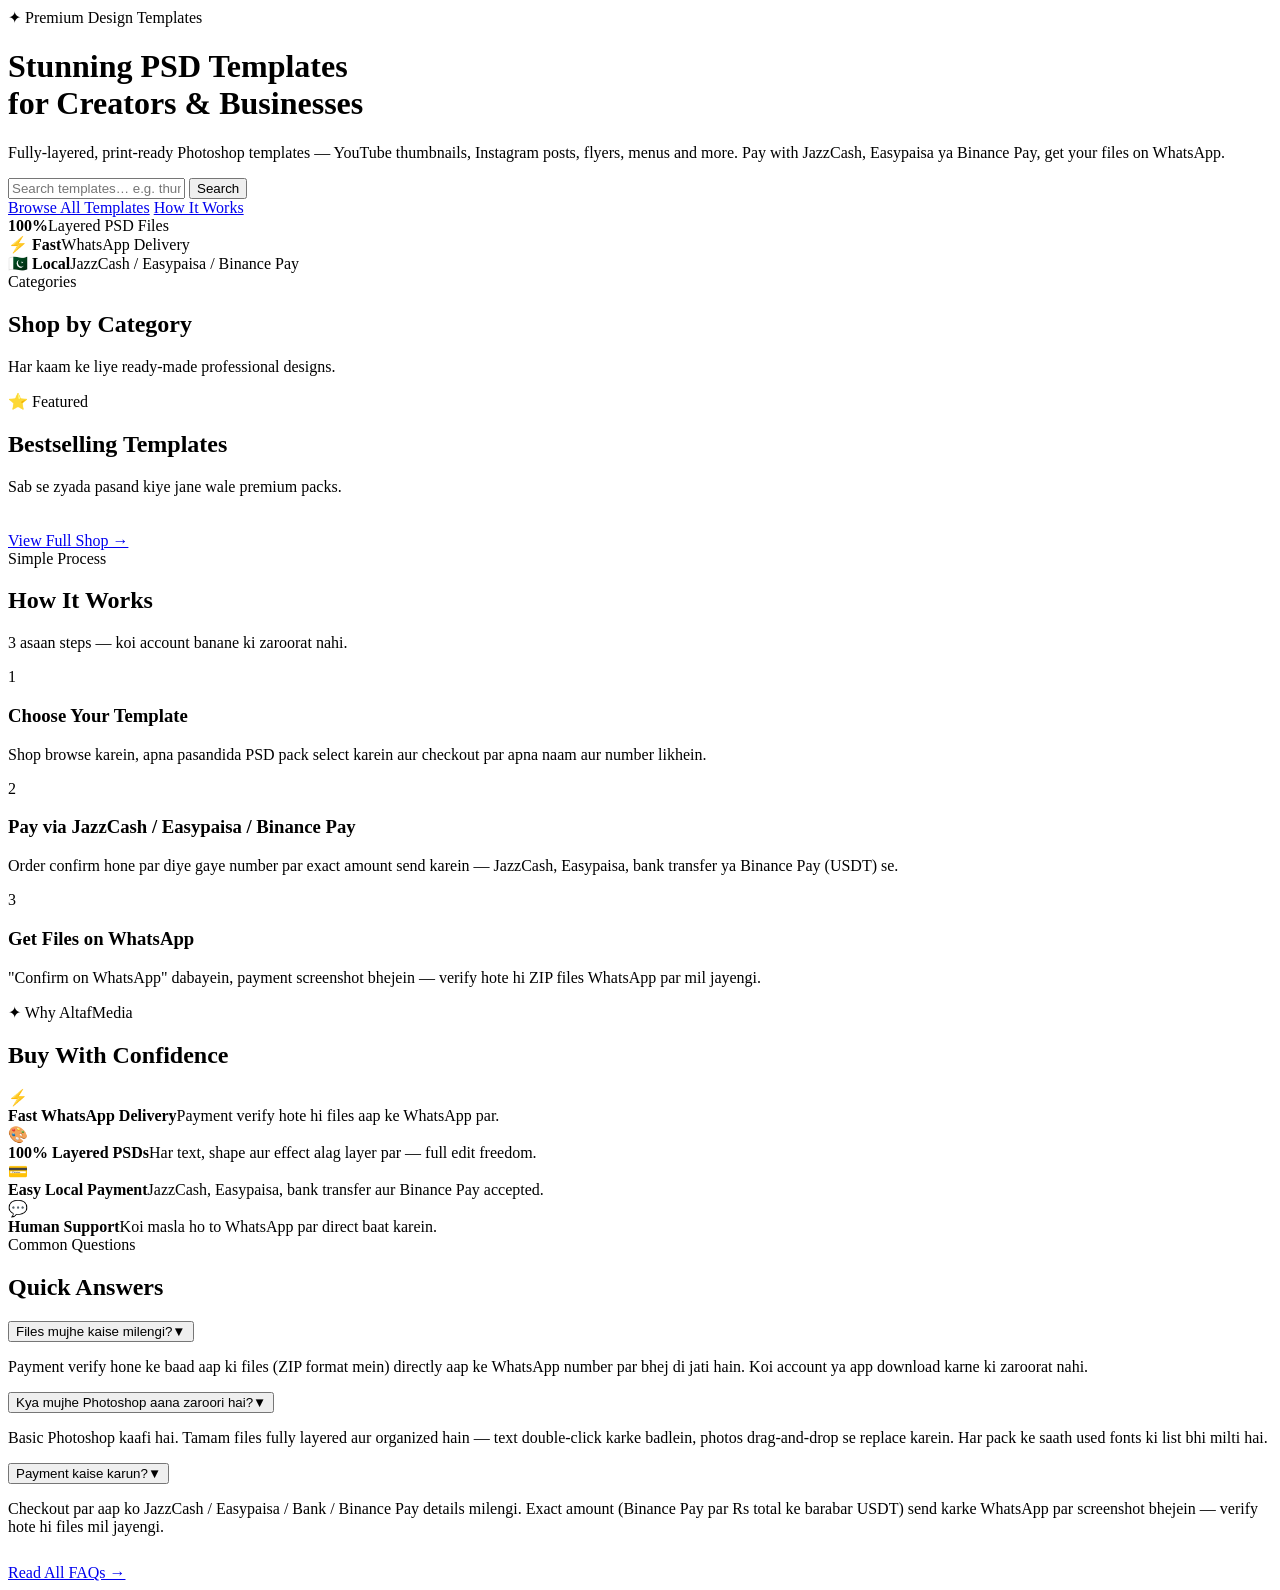
==== index.html @ 40137c95 "Add files via upload" ====
<!DOCTYPE html>
<html lang="en">
<head>
<meta charset="UTF-8">
<meta name="viewport" content="width=device-width, initial-scale=1.0">
<title>AltafMedia Store — Premium PSD Templates</title>
<meta name="description" content="Premium, fully-layered PSD templates — YouTube thumbnails, social media posts, flyers, branding & event designs. Instant delivery on WhatsApp.">
<link rel="preconnect" href="https://fonts.googleapis.com">
<link rel="preconnect" href="https://fonts.gstatic.com" crossorigin>
<link href="https://fonts.googleapis.com/css2?family=Inter:wght@400;500;600;700;800&display=swap" rel="stylesheet">
<link rel="stylesheet" href="assets/css/style.css">
</head>
<body>
<header class="site-header"></header>

<!-- HERO -->
<div class="hero">
  <div class="container hero-inner">
    <span class="eyebrow gold">✦ Premium Design Templates</span>
    <h1 class="h-display">Stunning <span class="grad-text">PSD Templates</span><br>for Creators & Businesses</h1>
    <p class="lead">Fully-layered, print-ready Photoshop templates — YouTube thumbnails, Instagram posts, flyers, menus and more. Pay with JazzCash, Easypaisa ya Binance Pay, get your files on WhatsApp.</p>
    <form class="searchbar" id="heroSearch">
      <input type="text" id="heroQ" placeholder="Search templates… e.g. thumbnail, flyer, menu" aria-label="Search templates">
      <button class="btn btn-primary" type="submit">Search</button>
    </form>
    <div class="hero-ctas">
      <a href="shop.html" class="btn btn-outline">Browse All Templates</a>
      <a href="#how" class="btn btn-outline">How It Works</a>
    </div>
    <div class="hero-stats">
      <div class="stat"><b>100%</b><span>Layered PSD Files</span></div>
      <div class="stat"><b>⚡ Fast</b><span>WhatsApp Delivery</span></div>
      <div class="stat"><b>🇵🇰 Local</b><span>JazzCash / Easypaisa / Binance Pay</span></div>
    </div>
  </div>
</div>

<!-- CATEGORIES -->
<section>
  <div class="container">
    <div class="center">
      <span class="eyebrow">Categories</span>
      <h2 class="h-section">Shop by Category</h2>
      <p class="lead">Har kaam ke liye ready-made professional designs.</p>
    </div>
    <div class="cat-grid" id="catGrid"></div>
  </div>
</section>

<!-- FEATURED -->
<section class="section-soft">
  <div class="container">
    <div class="center">
      <span class="eyebrow">⭐ Featured</span>
      <h2 class="h-section">Bestselling Templates</h2>
      <p class="lead">Sab se zyada pasand kiye jane wale premium packs.</p>
    </div>
    <div class="prod-grid" id="featuredGrid"></div>
    <div class="center" style="margin-top:36px">
      <a href="shop.html" class="btn btn-primary">View Full Shop →</a>
    </div>
  </div>
</section>

<!-- HOW IT WORKS -->
<section id="how">
  <div class="container">
    <div class="center">
      <span class="eyebrow">Simple Process</span>
      <h2 class="h-section">How It Works</h2>
      <p class="lead">3 asaan steps — koi account banane ki zaroorat nahi.</p>
    </div>
    <div class="steps">
      <div class="step">
        <div class="step-num">1</div>
        <h3>Choose Your Template</h3>
        <p>Shop browse karein, apna pasandida PSD pack select karein aur checkout par apna naam aur number likhein.</p>
      </div>
      <div class="step">
        <div class="step-num">2</div>
        <h3>Pay via JazzCash / Easypaisa / Binance Pay</h3>
        <p>Order confirm hone par diye gaye number par exact amount send karein — JazzCash, Easypaisa, bank transfer ya Binance Pay (USDT) se.</p>
      </div>
      <div class="step">
        <div class="step-num">3</div>
        <h3>Get Files on WhatsApp</h3>
        <p>"Confirm on WhatsApp" dabayein, payment screenshot bhejein — verify hote hi ZIP files WhatsApp par mil jayengi.</p>
      </div>
    </div>
  </div>
</section>

<!-- TRUST -->
<section class="section-soft">
  <div class="container">
    <div class="center">
      <span class="eyebrow gold">✦ Why AltafMedia</span>
      <h2 class="h-section">Buy With Confidence</h2>
    </div>
    <div class="trust">
      <div class="trust-item"><span class="t-icon">⚡</span><div><b>Fast WhatsApp Delivery</b><span>Payment verify hote hi files aap ke WhatsApp par.</span></div></div>
      <div class="trust-item"><span class="t-icon">🎨</span><div><b>100% Layered PSDs</b><span>Har text, shape aur effect alag layer par — full edit freedom.</span></div></div>
      <div class="trust-item"><span class="t-icon">💳</span><div><b>Easy Local Payment</b><span>JazzCash, Easypaisa, bank transfer aur Binance Pay accepted.</span></div></div>
      <div class="trust-item"><span class="t-icon">💬</span><div><b>Human Support</b><span>Koi masla ho to WhatsApp par direct baat karein.</span></div></div>
    </div>
  </div>
</section>

<!-- FAQ TEASER -->
<section>
  <div class="container">
    <div class="center">
      <span class="eyebrow">Common Questions</span>
      <h2 class="h-section">Quick Answers</h2>
    </div>
    <div class="faq-list">
      <div class="faq-item"><button class="faq-q">Files mujhe kaise milengi?<span class="chev">▼</span></button><div class="faq-a"><p>Payment verify hone ke baad aap ki files (ZIP format mein) directly aap ke WhatsApp number par bhej di jati hain. Koi account ya app download karne ki zaroorat nahi.</p></div></div>
      <div class="faq-item"><button class="faq-q">Kya mujhe Photoshop aana zaroori hai?<span class="chev">▼</span></button><div class="faq-a"><p>Basic Photoshop kaafi hai. Tamam files fully layered aur organized hain — text double-click karke badlein, photos drag-and-drop se replace karein. Har pack ke saath used fonts ki list bhi milti hai.</p></div></div>
      <div class="faq-item"><button class="faq-q">Payment kaise karun?<span class="chev">▼</span></button><div class="faq-a"><p>Checkout par aap ko JazzCash / Easypaisa / Bank / Binance Pay details milengi. Exact amount (Binance Pay par Rs total ke barabar USDT) send karke WhatsApp par screenshot bhejein — verify hote hi files mil jayengi.</p></div></div>
    </div>
    <div class="center" style="margin-top:28px"><a href="faq.html" class="btn btn-outline">Read All FAQs →</a></div>
  </div>
</section>

<footer class="site-footer"></footer>

<script src="assets/js/config.js"></script>
<script src="assets/js/products.js"></script>
<script src="assets/js/app.js"></script>
<script>
boot("Home");

// category tiles
$("#catGrid").innerHTML = CATEGORIES.map(c=>{
  const n = PRODUCTS.filter(p=>p.category===c).length;
  return `<a class="cat-tile" href="shop.html?cat=${encodeURIComponent(c)}">
    <span class="emoji">${catEmoji[c]||"🎨"}</span><b>${c}</b><span>${n} template${n!==1?"s":""}</span>
  </a>`;
}).join("");

// featured products
$("#featuredGrid").innerHTML = PRODUCTS.filter(p=>p.featured).map(productCard).join("");

// hero search → shop
$("#heroSearch").addEventListener("submit", e=>{
  e.preventDefault();
  const q = $("#heroQ").value.trim();
  location.href = "shop.html" + (q ? "?q="+encodeURIComponent(q) : "");
});
</script>
</body>
</html>
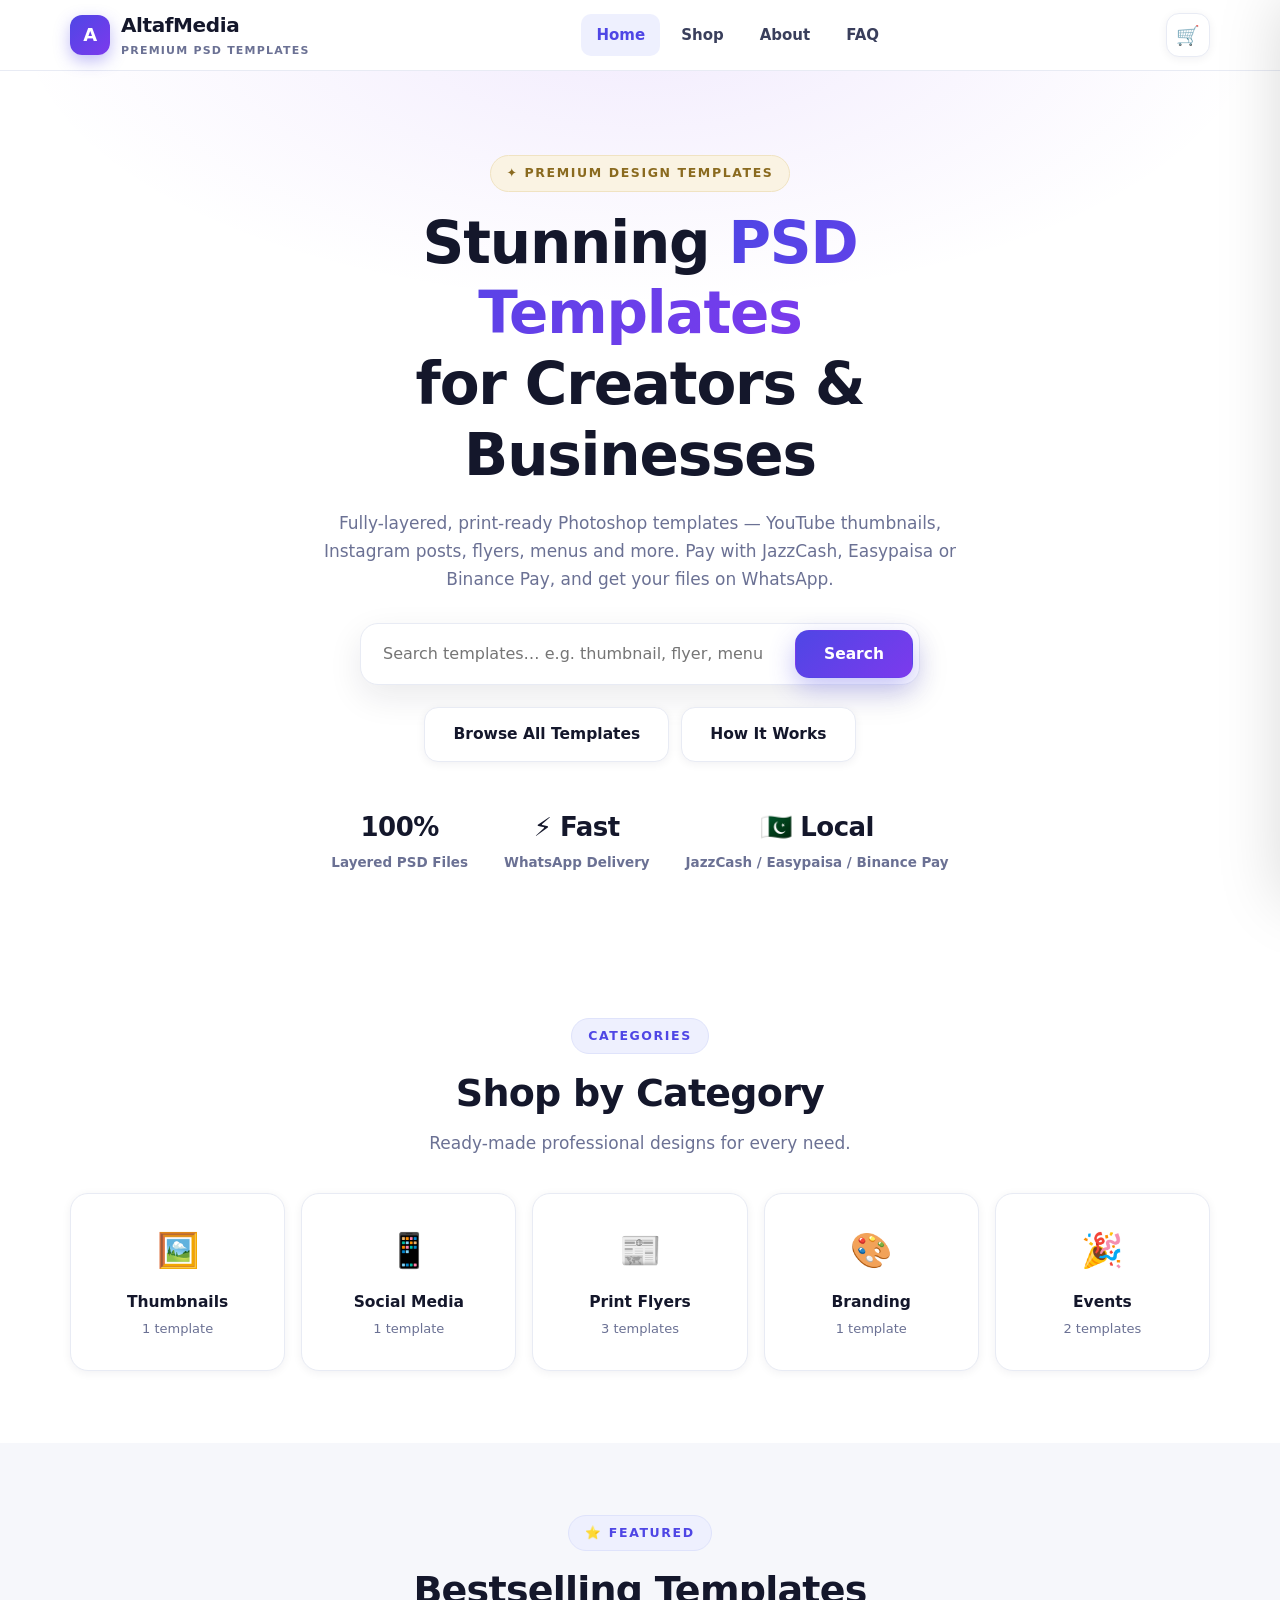
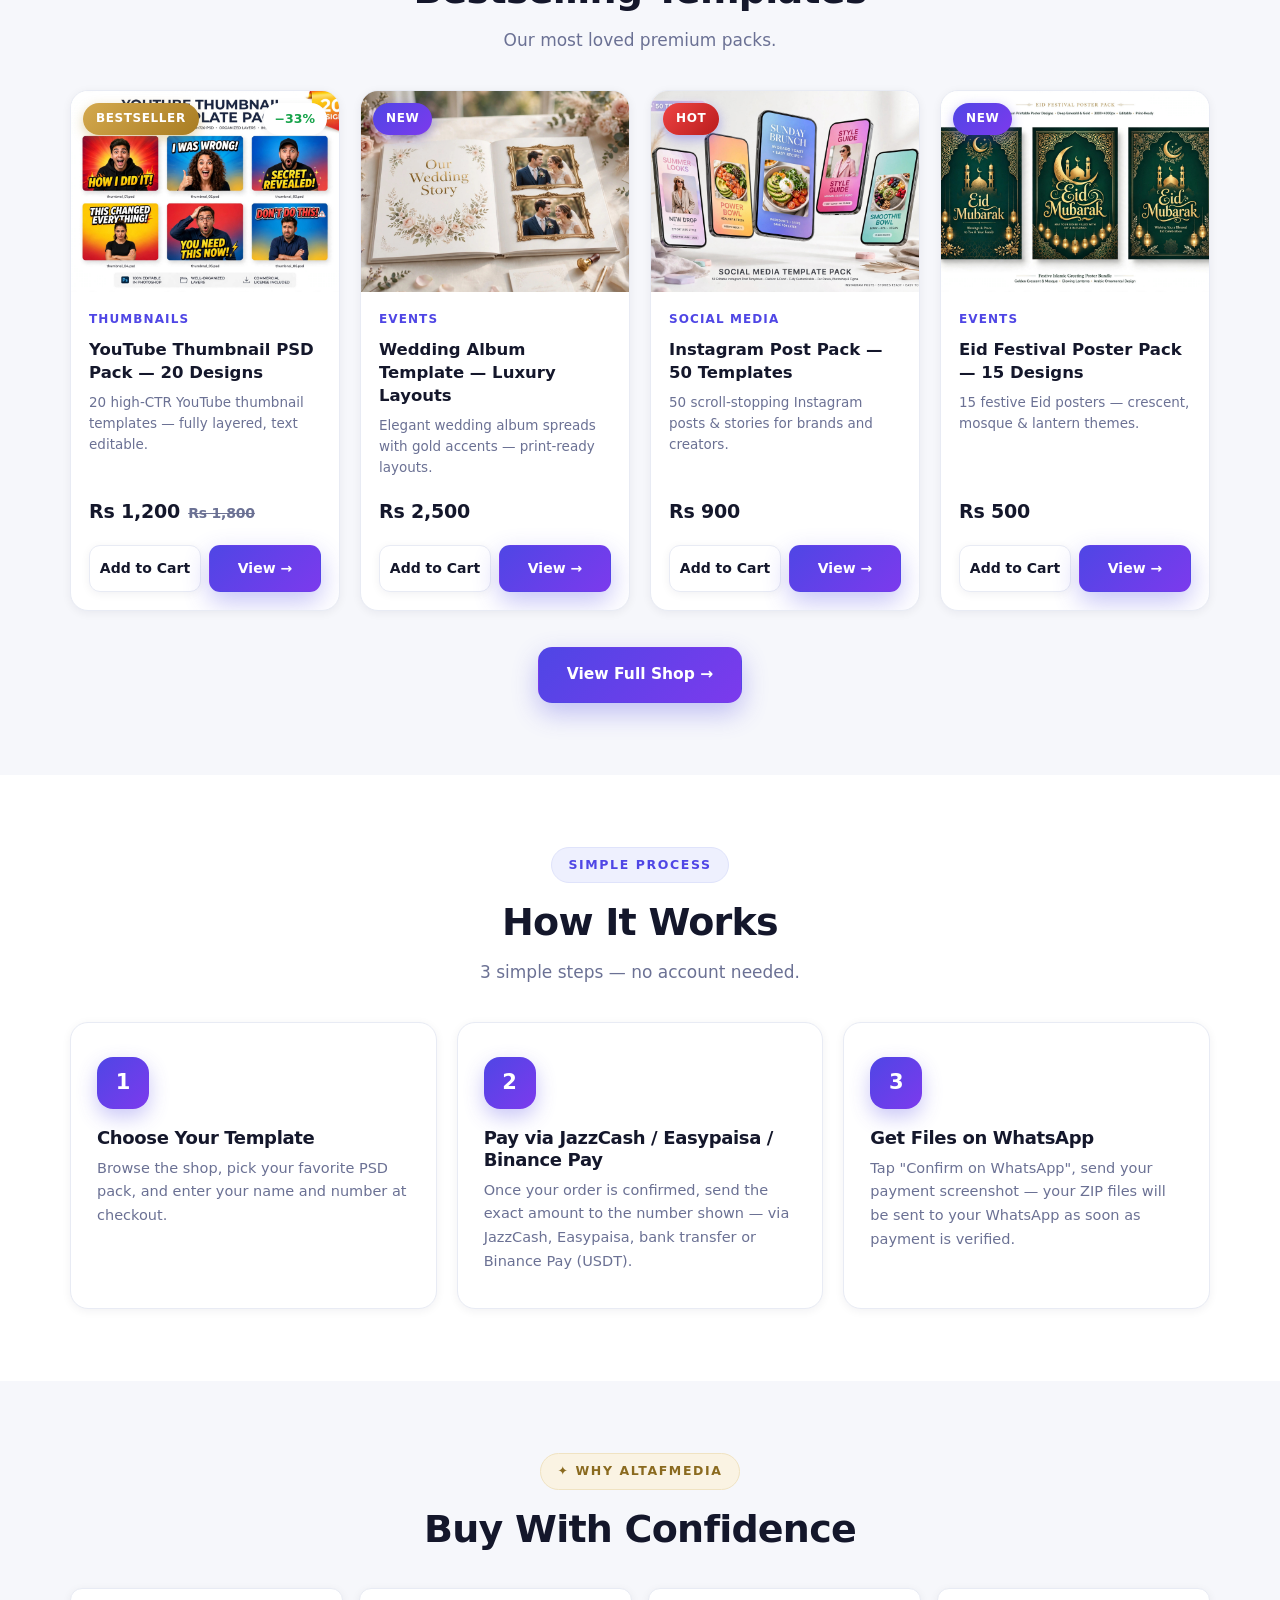
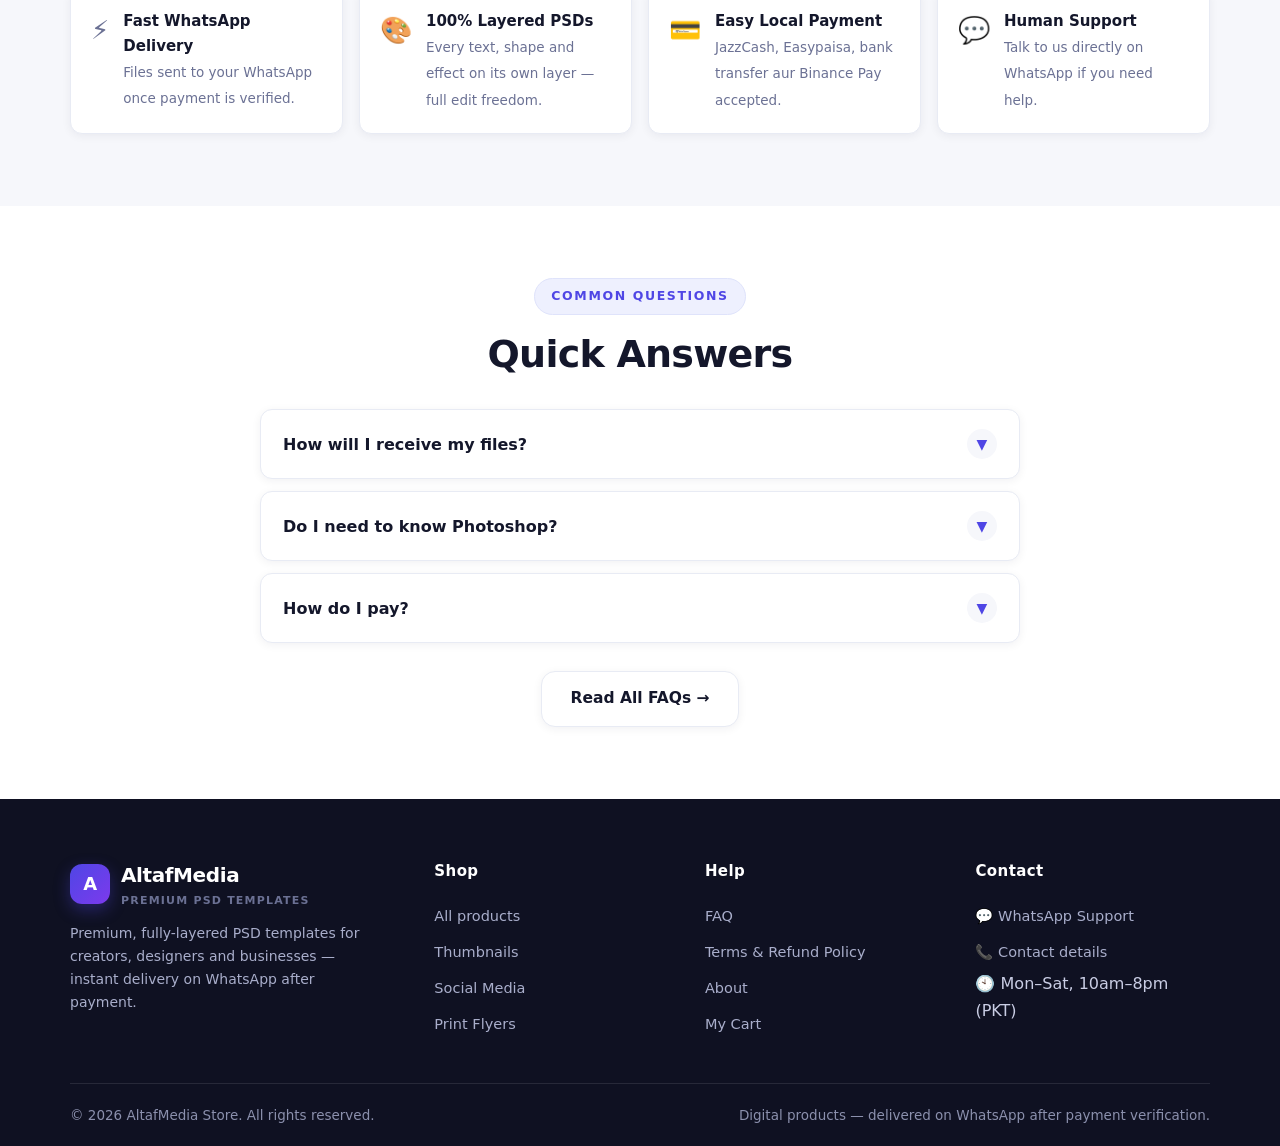
==== commit b5e7825e: "Translate all client-visible text to English" ====
--- a/index.html
+++ b/index.html
@@ -18,7 +18,7 @@
   <div class="container hero-inner">
     <span class="eyebrow gold">✦ Premium Design Templates</span>
     <h1 class="h-display">Stunning <span class="grad-text">PSD Templates</span><br>for Creators & Businesses</h1>
-    <p class="lead">Fully-layered, print-ready Photoshop templates — YouTube thumbnails, Instagram posts, flyers, menus and more. Pay with JazzCash, Easypaisa ya Binance Pay, get your files on WhatsApp.</p>
+    <p class="lead">Fully-layered, print-ready Photoshop templates — YouTube thumbnails, Instagram posts, flyers, menus and more. Pay with JazzCash, Easypaisa or Binance Pay, and get your files on WhatsApp.</p>
     <form class="searchbar" id="heroSearch">
       <input type="text" id="heroQ" placeholder="Search templates… e.g. thumbnail, flyer, menu" aria-label="Search templates">
       <button class="btn btn-primary" type="submit">Search</button>
@@ -41,7 +41,7 @@
     <div class="center">
       <span class="eyebrow">Categories</span>
       <h2 class="h-section">Shop by Category</h2>
-      <p class="lead">Har kaam ke liye ready-made professional designs.</p>
+      <p class="lead">Ready-made professional designs for every need.</p>
     </div>
     <div class="cat-grid" id="catGrid"></div>
   </div>
@@ -53,7 +53,7 @@
     <div class="center">
       <span class="eyebrow">⭐ Featured</span>
       <h2 class="h-section">Bestselling Templates</h2>
-      <p class="lead">Sab se zyada pasand kiye jane wale premium packs.</p>
+      <p class="lead">Our most loved premium packs.</p>
     </div>
     <div class="prod-grid" id="featuredGrid"></div>
     <div class="center" style="margin-top:36px">
@@ -68,23 +68,23 @@
     <div class="center">
       <span class="eyebrow">Simple Process</span>
       <h2 class="h-section">How It Works</h2>
-      <p class="lead">3 asaan steps — koi account banane ki zaroorat nahi.</p>
+      <p class="lead">3 simple steps — no account needed.</p>
     </div>
     <div class="steps">
       <div class="step">
         <div class="step-num">1</div>
         <h3>Choose Your Template</h3>
-        <p>Shop browse karein, apna pasandida PSD pack select karein aur checkout par apna naam aur number likhein.</p>
+        <p>Browse the shop, pick your favorite PSD pack, and enter your name and number at checkout.</p>
       </div>
       <div class="step">
         <div class="step-num">2</div>
         <h3>Pay via JazzCash / Easypaisa / Binance Pay</h3>
-        <p>Order confirm hone par diye gaye number par exact amount send karein — JazzCash, Easypaisa, bank transfer ya Binance Pay (USDT) se.</p>
+        <p>Once your order is confirmed, send the exact amount to the number shown — via JazzCash, Easypaisa, bank transfer or Binance Pay (USDT).</p>
       </div>
       <div class="step">
         <div class="step-num">3</div>
         <h3>Get Files on WhatsApp</h3>
-        <p>"Confirm on WhatsApp" dabayein, payment screenshot bhejein — verify hote hi ZIP files WhatsApp par mil jayengi.</p>
+        <p>Tap "Confirm on WhatsApp", send your payment screenshot — your ZIP files will be sent to your WhatsApp as soon as payment is verified.</p>
       </div>
     </div>
   </div>
@@ -98,10 +98,10 @@
       <h2 class="h-section">Buy With Confidence</h2>
     </div>
     <div class="trust">
-      <div class="trust-item"><span class="t-icon">⚡</span><div><b>Fast WhatsApp Delivery</b><span>Payment verify hote hi files aap ke WhatsApp par.</span></div></div>
-      <div class="trust-item"><span class="t-icon">🎨</span><div><b>100% Layered PSDs</b><span>Har text, shape aur effect alag layer par — full edit freedom.</span></div></div>
+      <div class="trust-item"><span class="t-icon">⚡</span><div><b>Fast WhatsApp Delivery</b><span>Files sent to your WhatsApp once payment is verified.</span></div></div>
+      <div class="trust-item"><span class="t-icon">🎨</span><div><b>100% Layered PSDs</b><span>Every text, shape and effect on its own layer — full edit freedom.</span></div></div>
       <div class="trust-item"><span class="t-icon">💳</span><div><b>Easy Local Payment</b><span>JazzCash, Easypaisa, bank transfer aur Binance Pay accepted.</span></div></div>
-      <div class="trust-item"><span class="t-icon">💬</span><div><b>Human Support</b><span>Koi masla ho to WhatsApp par direct baat karein.</span></div></div>
+      <div class="trust-item"><span class="t-icon">💬</span><div><b>Human Support</b><span>Talk to us directly on WhatsApp if you need help.</span></div></div>
     </div>
   </div>
 </section>
@@ -114,9 +114,9 @@
       <h2 class="h-section">Quick Answers</h2>
     </div>
     <div class="faq-list">
-      <div class="faq-item"><button class="faq-q">Files mujhe kaise milengi?<span class="chev">▼</span></button><div class="faq-a"><p>Payment verify hone ke baad aap ki files (ZIP format mein) directly aap ke WhatsApp number par bhej di jati hain. Koi account ya app download karne ki zaroorat nahi.</p></div></div>
-      <div class="faq-item"><button class="faq-q">Kya mujhe Photoshop aana zaroori hai?<span class="chev">▼</span></button><div class="faq-a"><p>Basic Photoshop kaafi hai. Tamam files fully layered aur organized hain — text double-click karke badlein, photos drag-and-drop se replace karein. Har pack ke saath used fonts ki list bhi milti hai.</p></div></div>
-      <div class="faq-item"><button class="faq-q">Payment kaise karun?<span class="chev">▼</span></button><div class="faq-a"><p>Checkout par aap ko JazzCash / Easypaisa / Bank / Binance Pay details milengi. Exact amount (Binance Pay par Rs total ke barabar USDT) send karke WhatsApp par screenshot bhejein — verify hote hi files mil jayengi.</p></div></div>
+      <div class="faq-item"><button class="faq-q">How will I receive my files?<span class="chev">▼</span></button><div class="faq-a"><p>After your payment is verified, your files (in ZIP format) are sent directly to your WhatsApp number. No account or app download needed.</p></div></div>
+      <div class="faq-item"><button class="faq-q">Do I need to know Photoshop?<span class="chev">▼</span></button><div class="faq-a"><p>Basic Photoshop is enough. All files are fully layered and organized — double-click text to edit it, drag and drop to replace photos. Every pack also includes a list of the fonts used.</p></div></div>
+      <div class="faq-item"><button class="faq-q">How do I pay?<span class="chev">▼</span></button><div class="faq-a"><p>At checkout you'll get the JazzCash / Easypaisa / Bank / Binance Pay details. Send the exact amount (on Binance Pay, the USDT equivalent of the Rs total) and send the screenshot on WhatsApp — you'll receive your files once payment is verified.</p></div></div>
     </div>
     <div class="center" style="margin-top:28px"><a href="faq.html" class="btn btn-outline">Read All FAQs →</a></div>
   </div>
--- a/assets/css/style.css
+++ b/assets/css/style.css
@@ -0,0 +1,318 @@
+/* ============================================================
+   AltafMedia Store — Premium White Theme
+   ============================================================ */
+:root{
+  --bg:#ffffff;
+  --bg-soft:#f6f7fb;
+  --bg-softer:#fafbfe;
+  --ink:#14172b;
+  --ink-2:#3a3f5c;
+  --muted:#6b7194;
+  --line:#e8ebf4;
+  --brand:#4f46e5;
+  --brand-2:#7c3aed;
+  --brand-grad:linear-gradient(135deg,#4f46e5 0%,#7c3aed 100%);
+  --gold:#c19a3d;
+  --gold-soft:#faf3e3;
+  --green:#16a34a;
+  --red:#dc2626;
+  --radius:18px;
+  --radius-sm:12px;
+  --shadow-sm:0 2px 10px rgba(20,23,43,.06);
+  --shadow:0 12px 34px rgba(20,23,43,.09);
+  --shadow-lg:0 24px 60px rgba(79,70,229,.14);
+  --font:'Inter',system-ui,-apple-system,'Segoe UI',sans-serif;
+}
+*{margin:0;padding:0;box-sizing:border-box}
+html{scroll-behavior:smooth}
+body{font-family:var(--font);background:var(--bg);color:var(--ink);line-height:1.65;-webkit-font-smoothing:antialiased}
+img{max-width:100%;display:block}
+a{color:inherit;text-decoration:none}
+button{font-family:var(--font);cursor:pointer}
+input,select,textarea{font-family:var(--font);font-size:15px}
+.container{max-width:1180px;margin:0 auto;padding:0 20px}
+section{padding:72px 0}
+.section-soft{background:var(--bg-soft)}
+.eyebrow{display:inline-flex;align-items:center;gap:8px;font-size:12.5px;font-weight:700;letter-spacing:1.6px;text-transform:uppercase;color:var(--brand);background:#eef0fe;border:1px solid #dfe3fb;padding:7px 16px;border-radius:100px;margin-bottom:16px}
+.eyebrow.gold{color:#8a6a1f;background:var(--gold-soft);border-color:#f0e3c2}
+h1,h2,h3{line-height:1.22;letter-spacing:-.02em}
+.h-display{font-size:clamp(34px,5.4vw,58px);font-weight:800}
+.h-section{font-size:clamp(26px,3.6vw,38px);font-weight:800;margin-bottom:12px}
+.lead{font-size:17px;color:var(--muted);max-width:640px}
+.center{text-align:center}
+.center .lead{margin:0 auto}
+.grad-text{background:var(--brand-grad);-webkit-background-clip:text;background-clip:text;color:transparent}
+
+/* ---------- buttons ---------- */
+.btn{display:inline-flex;align-items:center;justify-content:center;gap:9px;font-weight:700;font-size:15.5px;padding:14px 28px;border-radius:14px;border:1px solid transparent;transition:transform .18s ease,box-shadow .18s ease,background .18s ease;white-space:nowrap}
+.btn:active{transform:scale(.97)}
+.btn-primary{background:var(--brand-grad);color:#fff;box-shadow:0 10px 26px rgba(79,70,229,.32)}
+.btn-primary:hover{transform:translateY(-2px);box-shadow:0 16px 34px rgba(79,70,229,.4)}
+.btn-outline{background:#fff;border-color:var(--line);color:var(--ink);box-shadow:var(--shadow-sm)}
+.btn-outline:hover{border-color:var(--brand);color:var(--brand);transform:translateY(-2px)}
+.btn-gold{background:linear-gradient(135deg,#d4a94e,#b8862e);color:#fff;box-shadow:0 10px 26px rgba(193,154,61,.35)}
+.btn-gold:hover{transform:translateY(-2px)}
+.btn-whatsapp{background:#1faa53;color:#fff;box-shadow:0 10px 26px rgba(31,170,83,.32);font-size:17px;padding:16px 34px}
+.btn-whatsapp:hover{transform:translateY(-2px)}
+.btn-block{width:100%}
+.btn-sm{padding:10px 18px;font-size:14px;border-radius:11px}
+.btn:disabled{opacity:.55;cursor:not-allowed;transform:none}
+
+/* ---------- header ---------- */
+.header{position:sticky;top:0;z-index:60;background:rgba(255,255,255,.88);backdrop-filter:blur(14px);-webkit-backdrop-filter:blur(14px);border-bottom:1px solid var(--line)}
+.header-inner{display:flex;align-items:center;justify-content:space-between;height:70px;gap:16px}
+.logo{display:flex;align-items:center;gap:11px;font-weight:800;font-size:20px;letter-spacing:-.02em}
+.logo-mark{width:40px;height:40px;border-radius:12px;background:var(--brand-grad);display:flex;align-items:center;justify-content:center;color:#fff;font-weight:800;font-size:18px;box-shadow:0 6px 16px rgba(79,70,229,.35)}
+.logo small{display:block;font-size:11px;font-weight:600;color:var(--muted);letter-spacing:1.2px;text-transform:uppercase}
+.nav{display:flex;gap:6px}
+.nav a{font-weight:600;font-size:15px;color:var(--ink-2);padding:9px 15px;border-radius:10px;transition:all .15s}
+.nav a:hover{background:var(--bg-soft);color:var(--brand)}
+.nav a.active{background:#eef0fe;color:var(--brand)}
+.header-actions{display:flex;align-items:center;gap:10px}
+.icon-btn{position:relative;width:44px;height:44px;border-radius:13px;border:1px solid var(--line);background:#fff;display:flex;align-items:center;justify-content:center;font-size:19px;transition:all .15s;box-shadow:var(--shadow-sm)}
+.icon-btn:hover{border-color:var(--brand);transform:translateY(-1px)}
+.cart-count{position:absolute;top:-7px;right:-7px;min-width:22px;height:22px;padding:0 6px;border-radius:11px;background:var(--brand-grad);color:#fff;font-size:12px;font-weight:800;display:flex;align-items:center;justify-content:center}
+.hamburger{display:none}
+
+/* ---------- hero ---------- */
+.hero{padding:84px 0 70px;background:radial-gradient(900px 420px at 50% -60px,rgba(124,58,237,.10),transparent 70%),var(--bg);position:relative;overflow:hidden}
+.hero-inner{max-width:780px;margin:0 auto;text-align:center}
+.hero p.lead{margin:18px auto 30px}
+.searchbar{display:flex;background:#fff;border:1.5px solid var(--line);border-radius:18px;padding:6px;box-shadow:var(--shadow);max-width:560px;margin:0 auto;transition:border-color .15s, box-shadow .15s}
+.searchbar:focus-within{border-color:var(--brand);box-shadow:var(--shadow-lg)}
+.searchbar input{flex:1;border:0;outline:0;padding:12px 16px;font-size:16px;background:transparent;min-width:0}
+.hero-ctas{display:flex;gap:12px;justify-content:center;margin-top:22px;flex-wrap:wrap}
+.hero-stats{display:flex;gap:36px;justify-content:center;margin-top:44px;flex-wrap:wrap}
+.stat b{display:block;font-size:26px;font-weight:800;letter-spacing:-.02em}
+.stat span{font-size:13.5px;color:var(--muted);font-weight:600}
+
+/* ---------- category tiles ---------- */
+.cat-grid{display:grid;grid-template-columns:repeat(5,1fr);gap:16px;margin-top:36px}
+.cat-tile{background:#fff;border:1px solid var(--line);border-radius:var(--radius);padding:28px 16px;text-align:center;box-shadow:var(--shadow-sm);transition:all .2s}
+.cat-tile:hover{transform:translateY(-5px);box-shadow:var(--shadow);border-color:#d5daf5}
+.cat-tile .emoji{font-size:34px;display:block;margin-bottom:12px}
+.cat-tile b{display:block;font-size:15.5px}
+.cat-tile span{font-size:13px;color:var(--muted)}
+
+/* ---------- product cards ---------- */
+.prod-grid{display:grid;grid-template-columns:repeat(4,1fr);gap:20px;margin-top:36px}
+.card{background:#fff;border:1px solid var(--line);border-radius:var(--radius);overflow:hidden;box-shadow:var(--shadow-sm);transition:transform .2s,box-shadow .2s;display:flex;flex-direction:column}
+.card:hover{transform:translateY(-6px);box-shadow:var(--shadow)}
+.card-img{position:relative;aspect-ratio:4/3;overflow:hidden;background:var(--bg-soft)}
+.card-img img{width:100%;height:100%;object-fit:cover;transition:transform .4s ease}
+.card:hover .card-img img{transform:scale(1.06)}
+.badge{position:absolute;top:12px;left:12px;font-size:12px;font-weight:800;letter-spacing:.6px;text-transform:uppercase;padding:6px 13px;border-radius:100px;color:#fff;background:var(--brand-grad);box-shadow:0 4px 12px rgba(79,70,229,.4)}
+.badge.gold{background:linear-gradient(135deg,#d4a94e,#a87c22);box-shadow:0 4px 12px rgba(193,154,61,.4)}
+.badge.red{background:linear-gradient(135deg,#ef4444,#b91c1c)}
+.discount-tag{position:absolute;top:12px;right:12px;font-size:12.5px;font-weight:800;background:#fff;color:var(--green);padding:6px 12px;border-radius:100px;box-shadow:var(--shadow-sm)}
+.card-body{padding:18px;display:flex;flex-direction:column;gap:8px;flex:1}
+.card-cat{font-size:12px;font-weight:700;letter-spacing:1.1px;text-transform:uppercase;color:var(--brand)}
+.card-title{font-size:16.5px;font-weight:700;line-height:1.4}
+.card-short{font-size:13.5px;color:var(--muted);line-height:1.55}
+.card-foot{margin-top:auto;display:flex;align-items:center;justify-content:space-between;padding-top:10px}
+.price{font-size:19px;font-weight:800;letter-spacing:-.01em}
+.price .old{font-size:14px;font-weight:600;color:var(--muted);text-decoration:line-through;margin-left:8px}
+.card-actions{display:flex;gap:8px;padding:0 18px 18px}
+.card-actions .btn{flex:1;padding:11px 8px;font-size:14px}
+
+/* ---------- steps / how it works ---------- */
+.steps{display:grid;grid-template-columns:repeat(3,1fr);gap:20px;margin-top:36px}
+.step{background:#fff;border:1px solid var(--line);border-radius:var(--radius);padding:34px 26px;box-shadow:var(--shadow-sm);position:relative;transition:all .2s}
+.step:hover{transform:translateY(-4px);box-shadow:var(--shadow)}
+.step-num{width:52px;height:52px;border-radius:16px;background:var(--brand-grad);color:#fff;font-weight:800;font-size:21px;display:flex;align-items:center;justify-content:center;margin-bottom:18px;box-shadow:0 8px 20px rgba(79,70,229,.3)}
+.step h3{font-size:18px;margin-bottom:8px}
+.step p{font-size:14.5px;color:var(--muted)}
+
+/* ---------- trust badges ---------- */
+.trust{display:grid;grid-template-columns:repeat(4,1fr);gap:16px;margin-top:36px}
+.trust-item{display:flex;gap:14px;align-items:flex-start;background:#fff;border:1px solid var(--line);border-radius:var(--radius-sm);padding:20px;box-shadow:var(--shadow-sm)}
+.trust-item .t-icon{font-size:26px;flex-shrink:0}
+.trust-item b{display:block;font-size:15px}
+.trust-item span{font-size:13.5px;color:var(--muted)}
+
+/* ---------- FAQ ---------- */
+.faq-list{max-width:760px;margin:32px auto 0}
+.faq-item{background:#fff;border:1px solid var(--line);border-radius:var(--radius-sm);margin-bottom:12px;overflow:hidden;box-shadow:var(--shadow-sm)}
+.faq-q{width:100%;background:none;border:0;display:flex;justify-content:space-between;align-items:center;gap:14px;padding:19px 22px;font-size:16px;font-weight:700;text-align:left;color:var(--ink)}
+.faq-q .chev{flex-shrink:0;width:30px;height:30px;border-radius:50%;background:var(--bg-soft);display:flex;align-items:center;justify-content:center;transition:transform .25s;font-size:14px;color:var(--brand)}
+.faq-item.open .faq-q .chev{transform:rotate(180deg);background:var(--brand-grad);color:#fff}
+.faq-a{max-height:0;overflow:hidden;transition:max-height .3s ease}
+.faq-a p{padding:0 22px 20px;font-size:15px;color:var(--muted)}
+
+/* ---------- footer ---------- */
+.footer{background:#0f1122;color:#c9cde4;margin-top:0}
+.footer-inner{display:grid;grid-template-columns:1.4fr 1fr 1fr 1fr;gap:36px;padding:60px 0 40px}
+.footer .logo{color:#fff}
+.footer h4{color:#fff;font-size:15px;margin-bottom:16px;letter-spacing:.4px}
+.footer a.flink{display:block;font-size:14.5px;padding:6px 0;color:#a9aecb;transition:color .15s}
+.footer a.flink:hover{color:#fff}
+.footer-brand p{font-size:14px;color:#a9aecb;margin-top:12px;max-width:300px}
+.footer-bottom{border-top:1px solid rgba(255,255,255,.1);padding:20px 0;display:flex;justify-content:space-between;gap:12px;flex-wrap:wrap;font-size:13.5px;color:#8b90ad}
+
+/* ---------- shop toolbar ---------- */
+.toolbar{display:flex;gap:12px;flex-wrap:wrap;align-items:center;margin:30px 0 6px}
+.toolbar .searchbar{flex:1;min-width:220px;margin:0;box-shadow:var(--shadow-sm)}
+.sort-select{border:1.5px solid var(--line);border-radius:13px;padding:12px 14px;background:#fff;font-weight:600;font-size:14.5px;outline:0;cursor:pointer}
+.pills{display:flex;gap:10px;flex-wrap:wrap;margin:18px 0 4px}
+.pill{border:1.5px solid var(--line);background:#fff;padding:9px 20px;border-radius:100px;font-size:14px;font-weight:700;color:var(--ink-2);transition:all .15s}
+.pill:hover{border-color:var(--brand);color:var(--brand)}
+.pill.active{background:var(--brand-grad);border-color:transparent;color:#fff;box-shadow:0 6px 16px rgba(79,70,229,.3)}
+.result-count{font-size:14px;color:var(--muted);font-weight:600;margin:14px 0 0}
+.empty-state{text-align:center;padding:80px 20px;color:var(--muted)}
+.empty-state .big{font-size:52px;margin-bottom:14px}
+
+/* ---------- product page ---------- */
+.prod-layout{display:grid;grid-template-columns:1.05fr 1fr;gap:44px;margin-top:34px}
+.gallery-main{border-radius:var(--radius);overflow:hidden;border:1px solid var(--line);box-shadow:var(--shadow);cursor:zoom-in;background:var(--bg-soft)}
+.gallery-main img{width:100%;aspect-ratio:4/3;object-fit:cover}
+.gallery-thumbs{display:flex;gap:10px;margin-top:12px;flex-wrap:wrap}
+.gallery-thumbs img{width:88px;height:66px;object-fit:cover;border-radius:10px;border:2px solid var(--line);cursor:pointer;transition:all .15s}
+.gallery-thumbs img.active{border-color:var(--brand);box-shadow:0 4px 12px rgba(79,70,229,.25)}
+.prod-info .card-cat{margin-bottom:6px}
+.prod-info h1{font-size:clamp(24px,3.4vw,34px);margin-bottom:10px}
+.prod-price-row{display:flex;align-items:center;gap:14px;margin:16px 0;flex-wrap:wrap}
+.prod-price{font-size:34px;font-weight:800;letter-spacing:-.02em}
+.prod-price .old{font-size:20px;color:var(--muted);text-decoration:line-through;font-weight:600;margin-left:10px}
+.save-tag{background:#e9f9ef;color:var(--green);font-weight:800;font-size:13.5px;padding:7px 15px;border-radius:100px}
+.prod-badges{display:flex;gap:10px;margin:14px 0;flex-wrap:wrap}
+.pbadge{display:inline-flex;align-items:center;gap:7px;font-size:13.5px;font-weight:700;background:var(--bg-soft);border:1px solid var(--line);padding:8px 15px;border-radius:100px}
+.pbadge.gold{background:var(--gold-soft);border-color:#f0e3c2;color:#8a6a1f}
+.qty-row{display:flex;align-items:center;gap:14px;margin:22px 0}
+.qty{display:flex;align-items:center;border:1.5px solid var(--line);border-radius:13px;overflow:hidden}
+.qty button{width:42px;height:46px;border:0;background:var(--bg-soft);font-size:19px;font-weight:700;color:var(--ink)}
+.qty button:hover{background:#e9ecf7}
+.qty span{min-width:48px;text-align:center;font-weight:800;font-size:16px}
+.buy-row{display:flex;gap:12px;flex-wrap:wrap}
+.buy-row .btn{flex:1;min-width:170px}
+.meta-list{margin-top:24px;border-top:1px solid var(--line);padding-top:20px;display:grid;gap:9px;font-size:14.5px;color:var(--muted)}
+.meta-list b{color:var(--ink)}
+.tabs{margin-top:52px}
+.tab-btns{display:flex;gap:8px;border-bottom:2px solid var(--line);flex-wrap:wrap}
+.tab-btn{background:none;border:0;padding:14px 22px;font-size:15.5px;font-weight:700;color:var(--muted);border-bottom:3px solid transparent;margin-bottom:-2px}
+.tab-btn.active{color:var(--brand);border-bottom-color:var(--brand)}
+.tab-panel{display:none;padding:28px 4px;font-size:15.5px;color:var(--ink-2);max-width:800px}
+.tab-panel.active{display:block}
+.tab-panel ul{margin:12px 0 12px 22px;display:grid;gap:8px}
+.spec-table{width:100%;border-collapse:collapse;margin-top:8px}
+.spec-table td{padding:13px 16px;border-bottom:1px solid var(--line);font-size:15px}
+.spec-table td:first-child{font-weight:700;width:180px;color:var(--ink)}
+.related{margin-top:20px}
+
+/* lightbox */
+.lightbox{position:fixed;inset:0;background:rgba(10,12,26,.9);z-index:200;display:none;align-items:center;justify-content:center;padding:24px}
+.lightbox.open{display:flex}
+.lightbox img{max-width:92vw;max-height:88vh;border-radius:14px;box-shadow:0 30px 80px rgba(0,0,0,.5)}
+.lightbox .close{position:absolute;top:22px;right:26px;background:#fff;border:0;width:46px;height:46px;border-radius:50%;font-size:20px;font-weight:800}
+
+/* ---------- cart ---------- */
+.drawer-overlay{position:fixed;inset:0;background:rgba(10,12,26,.45);z-index:90;opacity:0;pointer-events:none;transition:opacity .25s}
+.drawer-overlay.show{opacity:1;pointer-events:auto}
+.drawer{position:fixed;top:0;right:-420px;width:min(400px,92vw);height:100dvh;background:#fff;z-index:95;display:flex;flex-direction:column;transition:right .3s ease;box-shadow:-20px 0 60px rgba(0,0,0,.15)}
+.drawer.open{right:0}
+.drawer-head{display:flex;justify-content:space-between;align-items:center;padding:20px 22px;border-bottom:1px solid var(--line)}
+.drawer-head h3{font-size:18px}
+.drawer-items{flex:1;overflow-y:auto;padding:16px 22px;display:flex;flex-direction:column;gap:14px}
+.d-item{display:flex;gap:13px;border:1px solid var(--line);border-radius:14px;padding:11px;background:var(--bg-softer)}
+.d-item img{width:74px;height:56px;object-fit:cover;border-radius:9px;flex-shrink:0}
+.d-item .t{font-size:13.5px;font-weight:700;line-height:1.4}
+.d-item .p{font-size:13.5px;font-weight:800;color:var(--brand);margin-top:3px}
+.d-item .row{display:flex;justify-content:space-between;align-items:center;margin-top:8px}
+.mini-qty{display:flex;align-items:center;border:1px solid var(--line);border-radius:9px;background:#fff}
+.mini-qty button{width:28px;height:28px;border:0;background:none;font-weight:800;font-size:15px}
+.mini-qty span{min-width:28px;text-align:center;font-weight:800;font-size:13.5px}
+.rm{background:none;border:0;color:var(--red);font-size:13px;font-weight:700}
+.drawer-foot{padding:20px 22px;border-top:1px solid var(--line);background:var(--bg-softer)}
+.subtotal-row{display:flex;justify-content:space-between;font-weight:800;font-size:17px;margin-bottom:14px}
+.drawer-foot .btn{margin-top:10px}
+
+.cart-page-item{display:grid;grid-template-columns:110px 1fr auto;gap:18px;background:#fff;border:1px solid var(--line);border-radius:var(--radius);padding:16px;margin-bottom:14px;box-shadow:var(--shadow-sm);align-items:center}
+.cart-page-item img{width:110px;height:84px;object-fit:cover;border-radius:12px}
+.cart-summary{background:#fff;border:1px solid var(--line);border-radius:var(--radius);padding:28px;box-shadow:var(--shadow);position:sticky;top:92px}
+.cart-layout{display:grid;grid-template-columns:1fr 340px;gap:28px;margin-top:30px;align-items:start}
+.sum-row{display:flex;justify-content:space-between;padding:9px 0;font-size:15px;color:var(--muted)}
+.sum-row.total{font-size:20px;font-weight:800;color:var(--ink);border-top:1px solid var(--line);margin-top:10px;padding-top:16px}
+
+/* ---------- checkout ---------- */
+.check-layout{display:grid;grid-template-columns:1fr 380px;gap:28px;margin-top:30px;align-items:start}
+.form-card{background:#fff;border:1px solid var(--line);border-radius:var(--radius);padding:32px;box-shadow:var(--shadow-sm)}
+.form-card h3{font-size:19px;margin-bottom:20px;display:flex;align-items:center;gap:10px}
+.field{margin-bottom:18px}
+.field label{display:block;font-weight:700;font-size:14px;margin-bottom:8px}
+.field input{width:100%;border:1.5px solid var(--line);border-radius:12px;padding:13px 16px;outline:0;transition:border-color .15s}
+.field input:focus{border-color:var(--brand)}
+.field .err{color:var(--red);font-size:13px;font-weight:600;margin-top:6px;display:none}
+.field.invalid input{border-color:var(--red)}
+.field.invalid .err{display:block}
+.pay-option{display:flex;gap:14px;border:1.5px solid var(--line);border-radius:14px;padding:16px 18px;margin-bottom:12px;cursor:pointer;transition:all .15s;align-items:flex-start}
+.pay-option:hover{border-color:#c9cdf3}
+.pay-option.selected{border-color:var(--brand);background:#f4f5ff;box-shadow:0 6px 18px rgba(79,70,229,.12)}
+.pay-option input{margin-top:4px;accent-color:var(--brand);width:18px;height:18px}
+.pay-option b{display:block;font-size:16px}
+.pay-option .num{font-size:14px;color:var(--muted);font-weight:600}
+.pay-option .acc{font-size:13px;color:var(--muted)}
+.order-lines{max-height:300px;overflow-y:auto;display:grid;gap:12px;margin-bottom:18px}
+.order-line{display:flex;gap:12px;align-items:center;font-size:14px}
+.order-line img{width:58px;height:44px;object-fit:cover;border-radius:8px}
+.order-line .t{font-weight:700;flex:1;line-height:1.4}
+.order-line .q{color:var(--muted);font-size:13px}
+
+/* ---------- success ---------- */
+.success-wrap{max-width:680px;margin:0 auto;text-align:center}
+.success-icon{width:92px;height:92px;border-radius:50%;background:#e9f9ef;color:var(--green);font-size:44px;display:flex;align-items:center;justify-content:center;margin:0 auto 24px;box-shadow:0 12px 30px rgba(22,163,74,.2)}
+.order-id-box{background:var(--bg-soft);border:1.5px dashed #c9cdf3;border-radius:14px;padding:18px;margin:22px 0;font-size:15px}
+.order-id-box b{font-size:24px;letter-spacing:2px;color:var(--brand)}
+.pay-steps{background:#fff;border:1px solid var(--line);border-radius:var(--radius);padding:28px;box-shadow:var(--shadow-sm);text-align:left;margin:26px 0}
+.pay-steps ol{margin:10px 0 0 22px;display:grid;gap:12px;font-size:15px}
+.pay-num-box{background:var(--gold-soft);border:1px solid #f0e3c2;border-radius:12px;padding:14px 18px;margin-top:14px;font-size:16px;font-weight:700}
+.note-box{background:#eef0fe;border-radius:12px;padding:16px 20px;font-size:14.5px;color:var(--ink-2);margin:18px 0;text-align:left}
+
+/* ---------- misc pages ---------- */
+.page-hero{background:radial-gradient(700px 320px at 50% -40px,rgba(124,58,237,.09),transparent 70%),var(--bg);padding:64px 0 46px;text-align:center}
+.prose{max-width:800px;margin:0 auto;font-size:16px;color:var(--ink-2)}
+.prose h3{margin:30px 0 10px;font-size:20px}
+.prose p{margin-bottom:14px}
+.prose ul{margin:10px 0 16px 22px;display:grid;gap:8px}
+.contact-cards{display:grid;grid-template-columns:repeat(3,1fr);gap:18px;margin-top:34px}
+.contact-card{background:#fff;border:1px solid var(--line);border-radius:var(--radius);padding:30px;text-align:center;box-shadow:var(--shadow-sm);transition:all .2s}
+.contact-card:hover{transform:translateY(-4px);box-shadow:var(--shadow)}
+.contact-card .emoji{font-size:36px;margin-bottom:12px}
+.contact-card b{display:block;font-size:17px;margin-bottom:6px}
+.contact-card p{font-size:14px;color:var(--muted)}
+
+/* toast */
+.toast{position:fixed;bottom:26px;left:50%;transform:translate(-50%,90px);background:#14172b;color:#fff;padding:14px 26px;border-radius:14px;font-weight:600;font-size:14.5px;z-index:300;transition:transform .3s ease;box-shadow:0 16px 40px rgba(0,0,0,.3);max-width:90vw;text-align:center}
+.toast.show{transform:translate(-50%,0)}
+
+/* breadcrumb */
+.crumb{font-size:13.5px;color:var(--muted);margin:26px 0 0;font-weight:600}
+.crumb a:hover{color:var(--brand)}
+
+/* ---------- responsive ---------- */
+@media(max-width:1020px){
+  .prod-grid{grid-template-columns:repeat(3,1fr)}
+  .cat-grid{grid-template-columns:repeat(3,1fr)}
+  .trust{grid-template-columns:repeat(2,1fr)}
+  .footer-inner{grid-template-columns:1fr 1fr}
+  .cart-layout,.check-layout{grid-template-columns:1fr}
+  .cart-summary{position:static}
+  .prod-layout{grid-template-columns:1fr;gap:30px}
+  .contact-cards{grid-template-columns:1fr}
+}
+@media(max-width:720px){
+  section{padding:52px 0}
+  .nav{display:none;position:absolute;top:70px;left:0;right:0;background:#fff;flex-direction:column;padding:14px 20px 20px;border-bottom:1px solid var(--line);box-shadow:var(--shadow)}
+  .nav.open{display:flex}
+  .hamburger{display:flex}
+  .prod-grid{grid-template-columns:repeat(2,1fr);gap:14px}
+  .card-body{padding:14px}
+  .card-actions{padding:0 14px 14px;flex-direction:column}
+  .steps{grid-template-columns:1fr}
+  .cat-grid{grid-template-columns:repeat(2,1fr)}
+  .hero{padding:60px 0 50px}
+  .buy-row .btn{min-width:100%}
+  .footer-inner{grid-template-columns:1fr;gap:28px;padding:44px 0 30px}
+  .cart-page-item{grid-template-columns:84px 1fr}
+  .cart-page-item .c-actions{grid-column:1/-1;display:flex;justify-content:space-between;align-items:center}
+  .form-card{padding:22px}
+  .toolbar .btn{width:100%}
+}
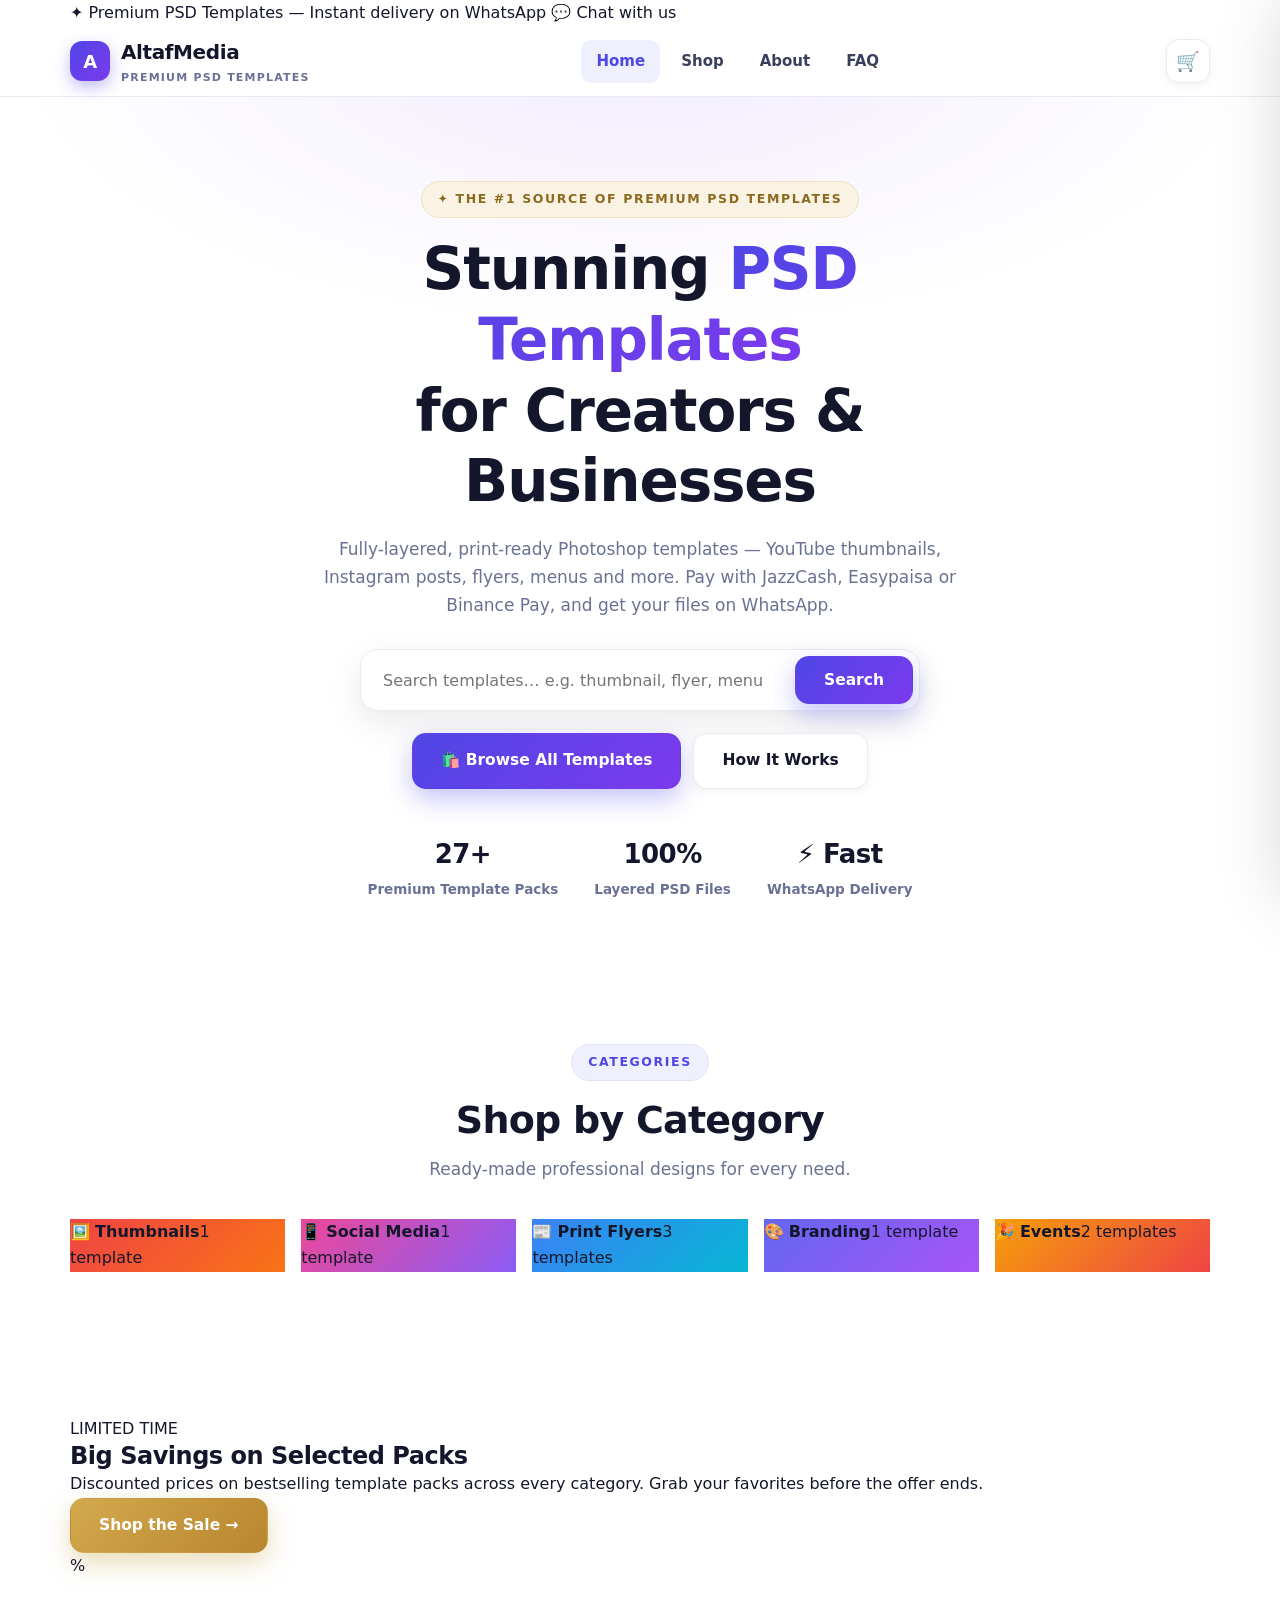
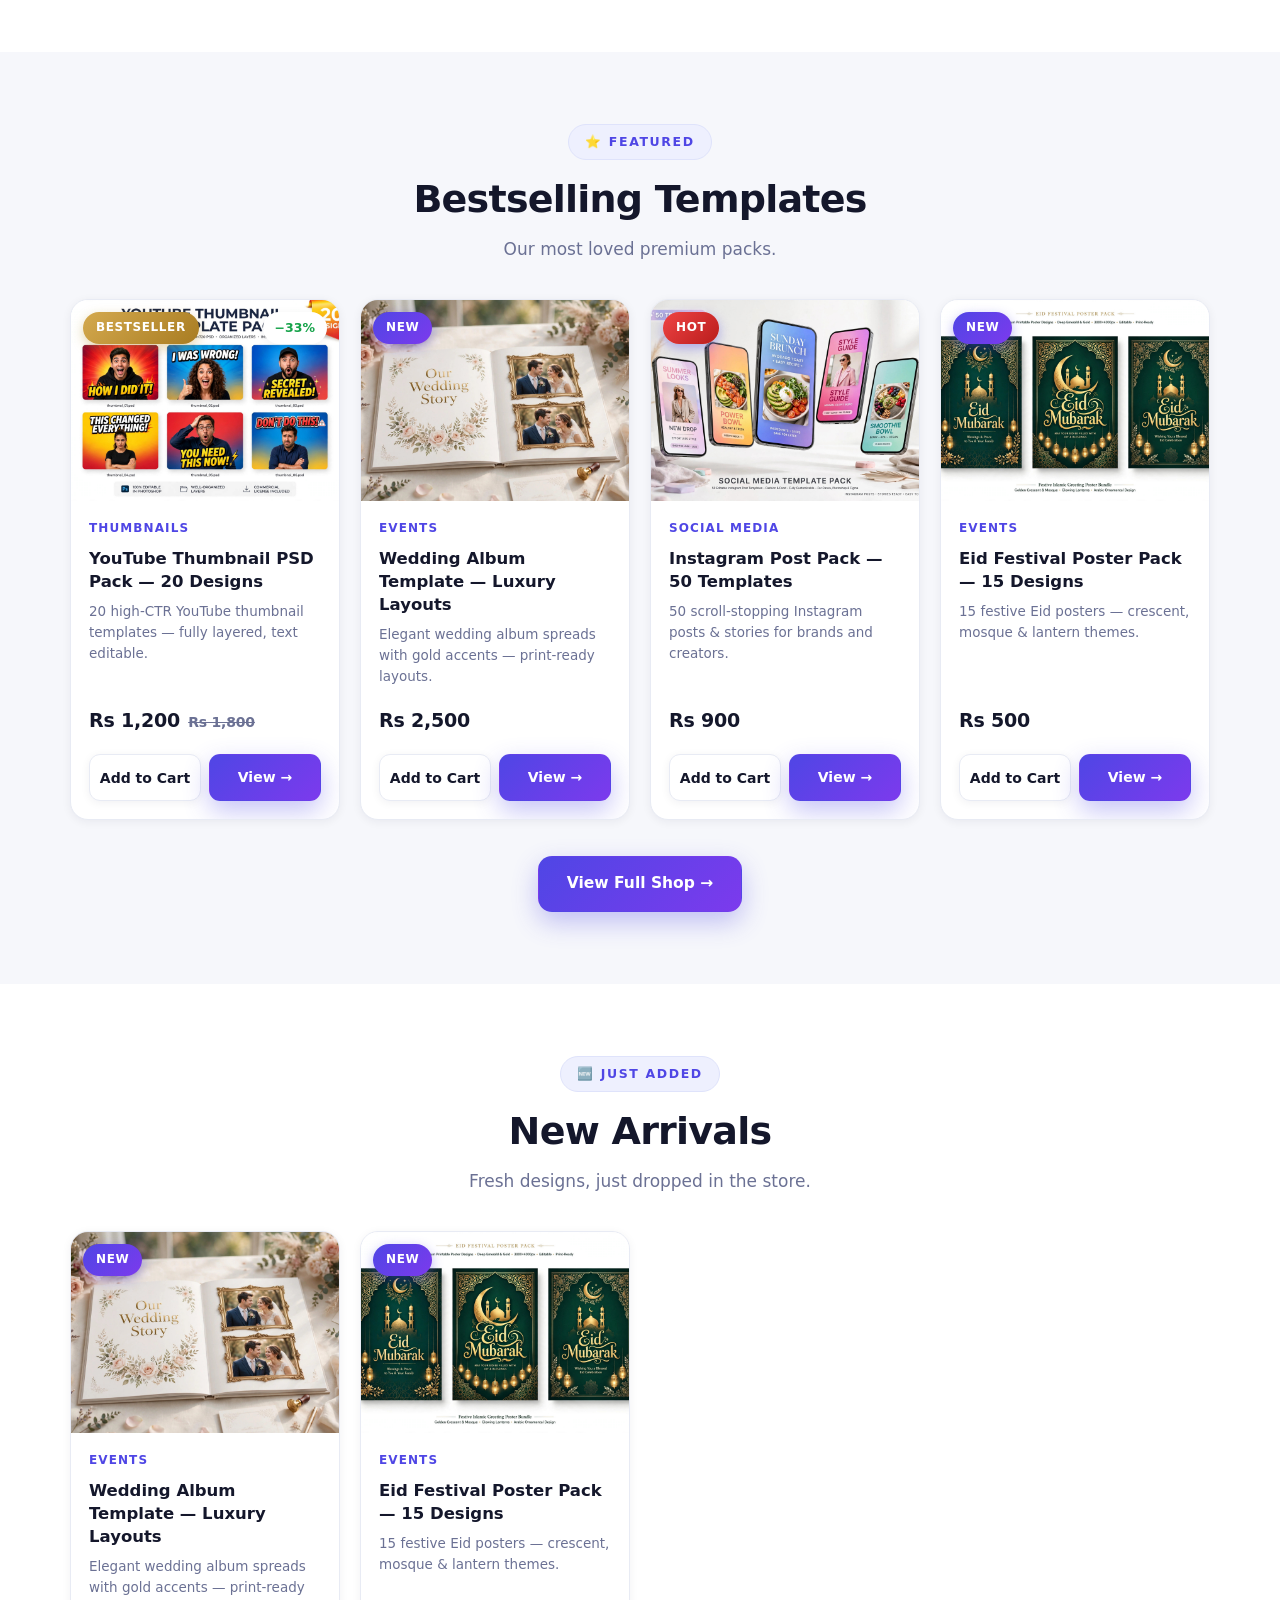
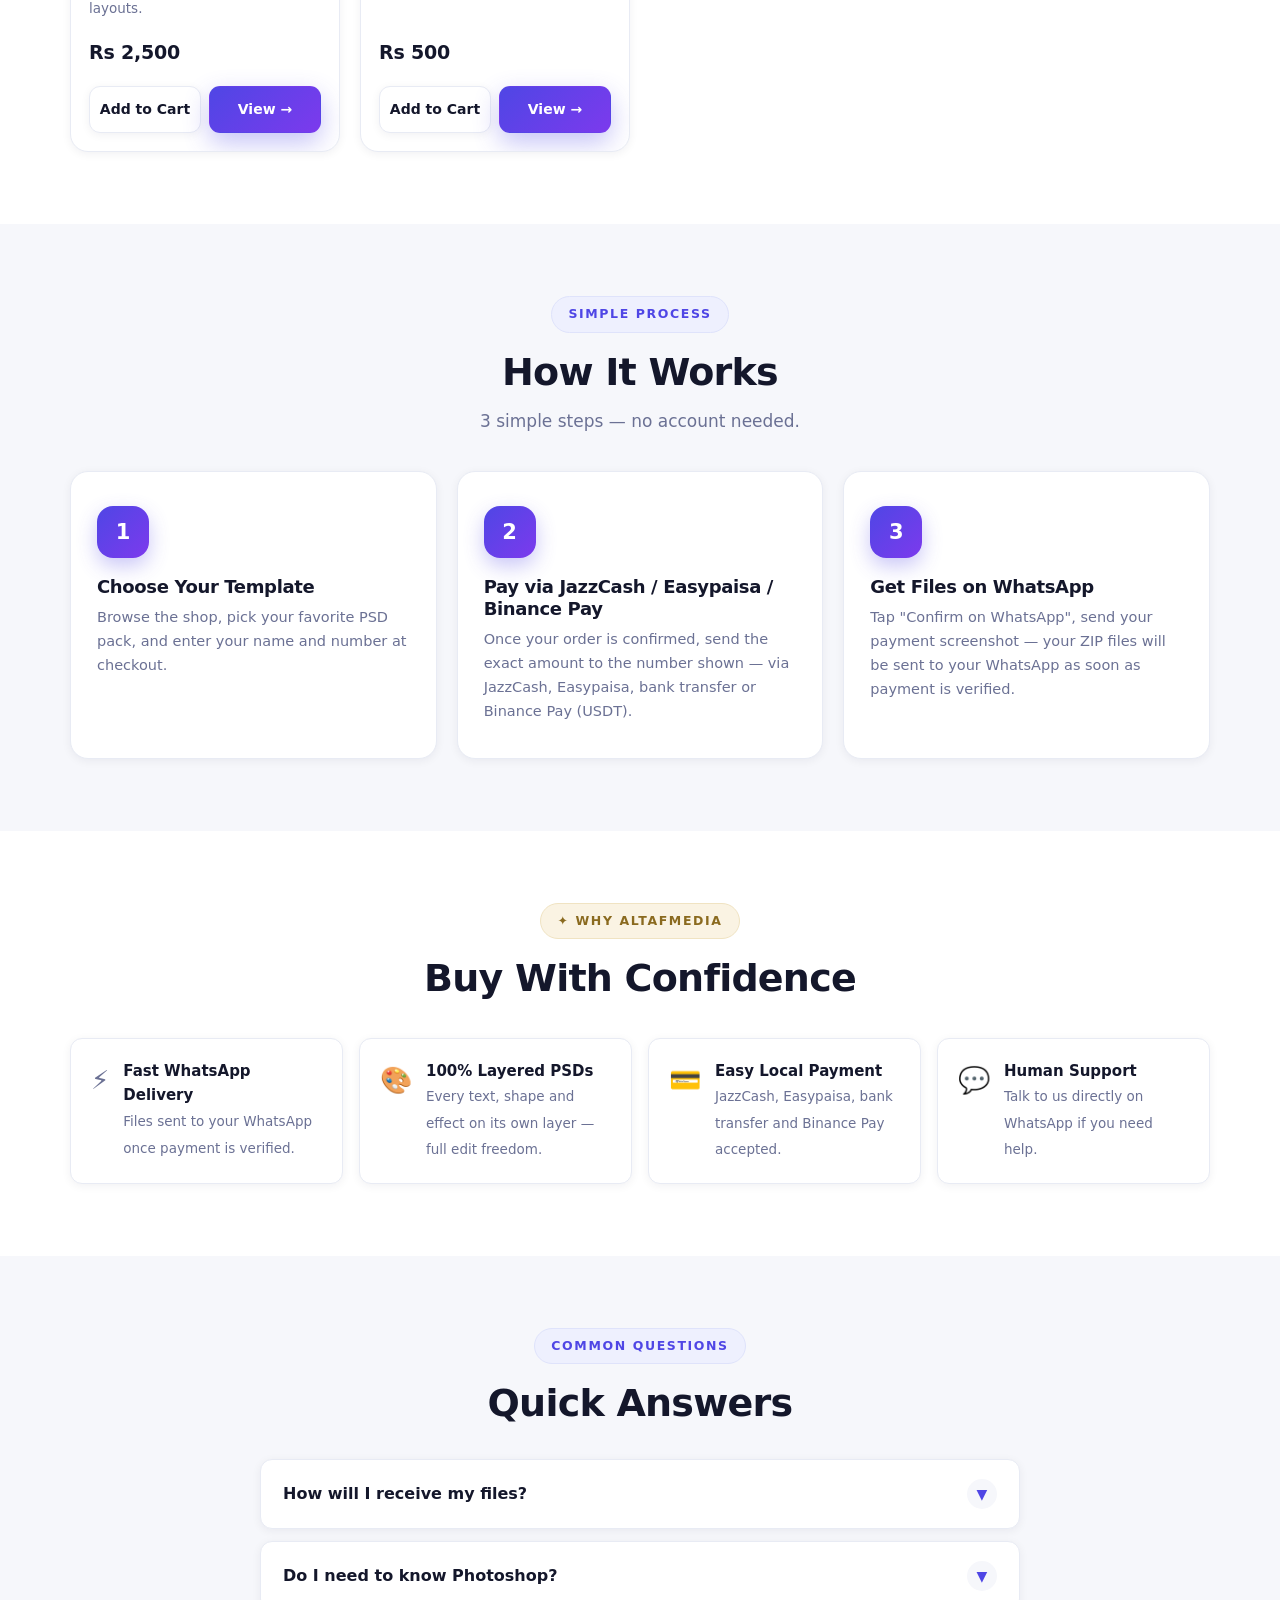
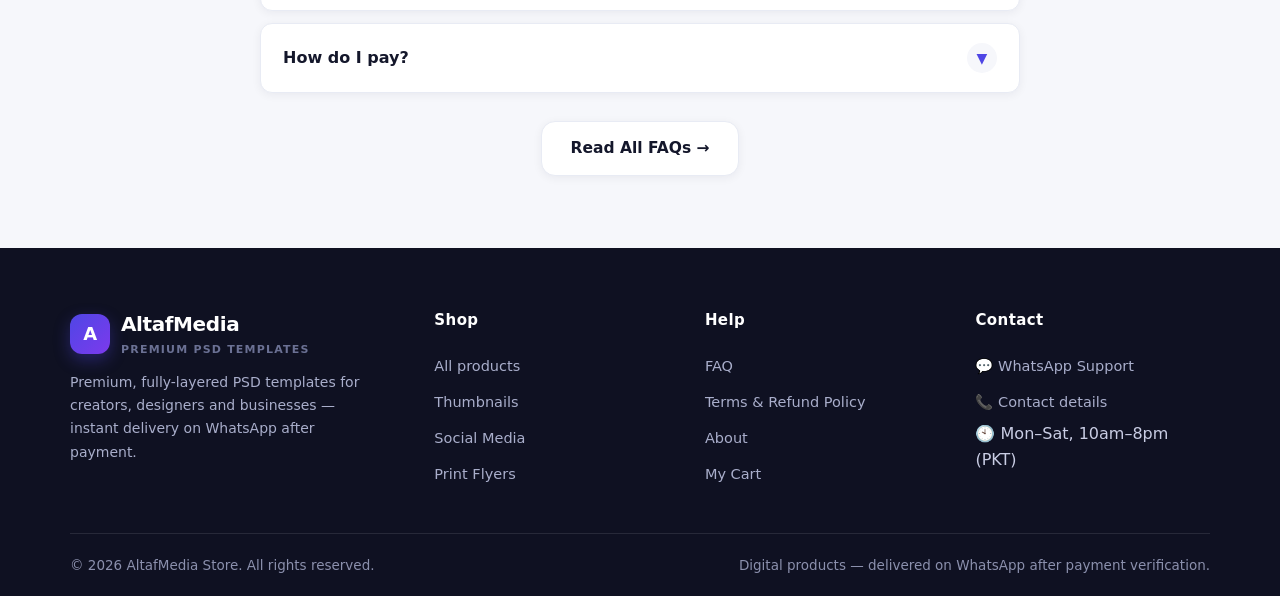
==== commit 27d1765c: "Redesign v2: pages (1/4)" ====
--- a/index.html
+++ b/index.html
@@ -11,12 +11,20 @@
 <link rel="stylesheet" href="assets/css/style.css">
 </head>
 <body>
+<!-- TOP UTILITY BAR -->
+<div class="topbar">
+  <div class="container topbar-inner">
+    <span>✦ Premium PSD Templates — Instant delivery on WhatsApp</span>
+    <a href="https://api.whatsapp.com/send?phone=923001234567&text=Hello!%20I%20have%20a%20question%20about%20the%20AltafMedia%20Store." target="_blank" rel="noopener" id="topbarWa">💬 Chat with us</a>
+  </div>
+</div>
+
 <header class="site-header"></header>
 
 <!-- HERO -->
-<div class="hero">
+<div class="hero hero-shop">
   <div class="container hero-inner">
-    <span class="eyebrow gold">✦ Premium Design Templates</span>
+    <span class="eyebrow gold">✦ The #1 Source of Premium PSD Templates</span>
     <h1 class="h-display">Stunning <span class="grad-text">PSD Templates</span><br>for Creators & Businesses</h1>
     <p class="lead">Fully-layered, print-ready Photoshop templates — YouTube thumbnails, Instagram posts, flyers, menus and more. Pay with JazzCash, Easypaisa or Binance Pay, and get your files on WhatsApp.</p>
     <form class="searchbar" id="heroSearch">
@@ -24,13 +32,13 @@
       <button class="btn btn-primary" type="submit">Search</button>
     </form>
     <div class="hero-ctas">
-      <a href="shop.html" class="btn btn-outline">Browse All Templates</a>
+      <a href="shop.html" class="btn btn-primary">🛍️ Browse All Templates</a>
       <a href="#how" class="btn btn-outline">How It Works</a>
     </div>
     <div class="hero-stats">
+      <div class="stat"><b>27+</b><span>Premium Template Packs</span></div>
       <div class="stat"><b>100%</b><span>Layered PSD Files</span></div>
       <div class="stat"><b>⚡ Fast</b><span>WhatsApp Delivery</span></div>
-      <div class="stat"><b>🇵🇰 Local</b><span>JazzCash / Easypaisa / Binance Pay</span></div>
     </div>
   </div>
 </div>
@@ -43,11 +51,26 @@
       <h2 class="h-section">Shop by Category</h2>
       <p class="lead">Ready-made professional designs for every need.</p>
     </div>
-    <div class="cat-grid" id="catGrid"></div>
-  </div>
-</section>
-
-<!-- FEATURED -->
+    <div class="cat-grid cat-grid-shop" id="catGrid"></div>
+  </div>
+</section>
+
+<!-- PROMO BANNER -->
+<section class="promo-wrap">
+  <div class="container">
+    <div class="promo-banner">
+      <div class="promo-text">
+        <span class="promo-tag">LIMITED TIME</span>
+        <h2>Big Savings on Selected Packs</h2>
+        <p>Discounted prices on bestselling template packs across every category. Grab your favorites before the offer ends.</p>
+        <a href="shop.html" class="btn btn-gold">Shop the Sale →</a>
+      </div>
+      <div class="promo-badge">%</div>
+    </div>
+  </div>
+</section>
+
+<!-- BESTSELLERS -->
 <section class="section-soft">
   <div class="container">
     <div class="center">
@@ -62,8 +85,20 @@
   </div>
 </section>
 
+<!-- NEW ARRIVALS -->
+<section>
+  <div class="container">
+    <div class="center">
+      <span class="eyebrow">🆕 Just Added</span>
+      <h2 class="h-section">New Arrivals</h2>
+      <p class="lead">Fresh designs, just dropped in the store.</p>
+    </div>
+    <div class="prod-grid" id="newGrid"></div>
+  </div>
+</section>
+
 <!-- HOW IT WORKS -->
-<section id="how">
+<section id="how" class="section-soft">
   <div class="container">
     <div class="center">
       <span class="eyebrow">Simple Process</span>
@@ -91,7 +126,7 @@
 </section>
 
 <!-- TRUST -->
-<section class="section-soft">
+<section>
   <div class="container">
     <div class="center">
       <span class="eyebrow gold">✦ Why AltafMedia</span>
@@ -100,14 +135,14 @@
     <div class="trust">
       <div class="trust-item"><span class="t-icon">⚡</span><div><b>Fast WhatsApp Delivery</b><span>Files sent to your WhatsApp once payment is verified.</span></div></div>
       <div class="trust-item"><span class="t-icon">🎨</span><div><b>100% Layered PSDs</b><span>Every text, shape and effect on its own layer — full edit freedom.</span></div></div>
-      <div class="trust-item"><span class="t-icon">💳</span><div><b>Easy Local Payment</b><span>JazzCash, Easypaisa, bank transfer aur Binance Pay accepted.</span></div></div>
+      <div class="trust-item"><span class="t-icon">💳</span><div><b>Easy Local Payment</b><span>JazzCash, Easypaisa, bank transfer and Binance Pay accepted.</span></div></div>
       <div class="trust-item"><span class="t-icon">💬</span><div><b>Human Support</b><span>Talk to us directly on WhatsApp if you need help.</span></div></div>
     </div>
   </div>
 </section>
 
 <!-- FAQ TEASER -->
-<section>
+<section class="section-soft">
   <div class="container">
     <div class="center">
       <span class="eyebrow">Common Questions</span>
@@ -130,16 +165,32 @@
 <script>
 boot("Home");
 
-// category tiles
-$("#catGrid").innerHTML = CATEGORIES.map(c=>{
-  const n = PRODUCTS.filter(p=>p.category===c).length;
-  return `<a class="cat-tile" href="shop.html?cat=${encodeURIComponent(c)}">
-    <span class="emoji">${catEmoji[c]||"🎨"}</span><b>${c}</b><span>${n} template${n!==1?"s":""}</span>
-  </a>`;
-}).join("");
-
-// featured products
-$("#featuredGrid").innerHTML = PRODUCTS.filter(p=>p.featured).map(productCard).join("");
+const CAT_STYLE = {
+  "Thumbnails":  { emoji: "🖼️", grad: "linear-gradient(135deg,#ef4444,#f97316)" },
+  "Social Media":{ emoji: "📱", grad: "linear-gradient(135deg,#ec4899,#8b5cf6)" },
+  "Print Flyers":{ emoji: "📰", grad: "linear-gradient(135deg,#3b82f6,#06b6d4)" },
+  "Branding":    { emoji: "🎨", grad: "linear-gradient(135deg,#6366f1,#a855f7)" },
+  "Events":      { emoji: "🎉", grad: "linear-gradient(135deg,#f59e0b,#ef4444)" }
+};
+
+function renderHome(){
+  // category tiles
+  $("#catGrid").innerHTML = CATEGORIES.map(c=>{
+    const n = PRODUCTS.filter(p=>p.category===c).length;
+    const s = CAT_STYLE[c] || { emoji:"🎨", grad:"linear-gradient(135deg,#4f46e5,#7c3aed)" };
+    return `<a class="cat-card" href="shop.html?cat=${encodeURIComponent(c)}" style="background:${s.grad}">
+      <span class="cat-card-emoji">${s.emoji}</span>
+      <b>${c}</b><span>${n} template${n!==1?"s":""}</span>
+    </a>`;
+  }).join("");
+
+  // featured + new arrivals
+  $("#featuredGrid").innerHTML = PRODUCTS.filter(p=>p.featured).map(productCard).join("");
+  const fresh = PRODUCTS.filter(p=>p.badge==="New");
+  $("#newGrid").innerHTML = (fresh.length ? fresh : PRODUCTS.slice(-4)).map(productCard).join("");
+}
+renderHome();
+window.addEventListener("am-products-ready", renderHome);
 
 // hero search → shop
 $("#heroSearch").addEventListener("submit", e=>{
@@ -147,6 +198,11 @@
   const q = $("#heroQ").value.trim();
   location.href = "shop.html" + (q ? "?q="+encodeURIComponent(q) : "");
 });
+
+// topbar WhatsApp number from config
+document.getElementById("topbarWa").href =
+  "https://api.whatsapp.com/send?phone=" + STORE.whatsapp +
+  "&text=" + encodeURIComponent("Hello! I have a question about the AltafMedia Store.");
 </script>
 </body>
 </html>
